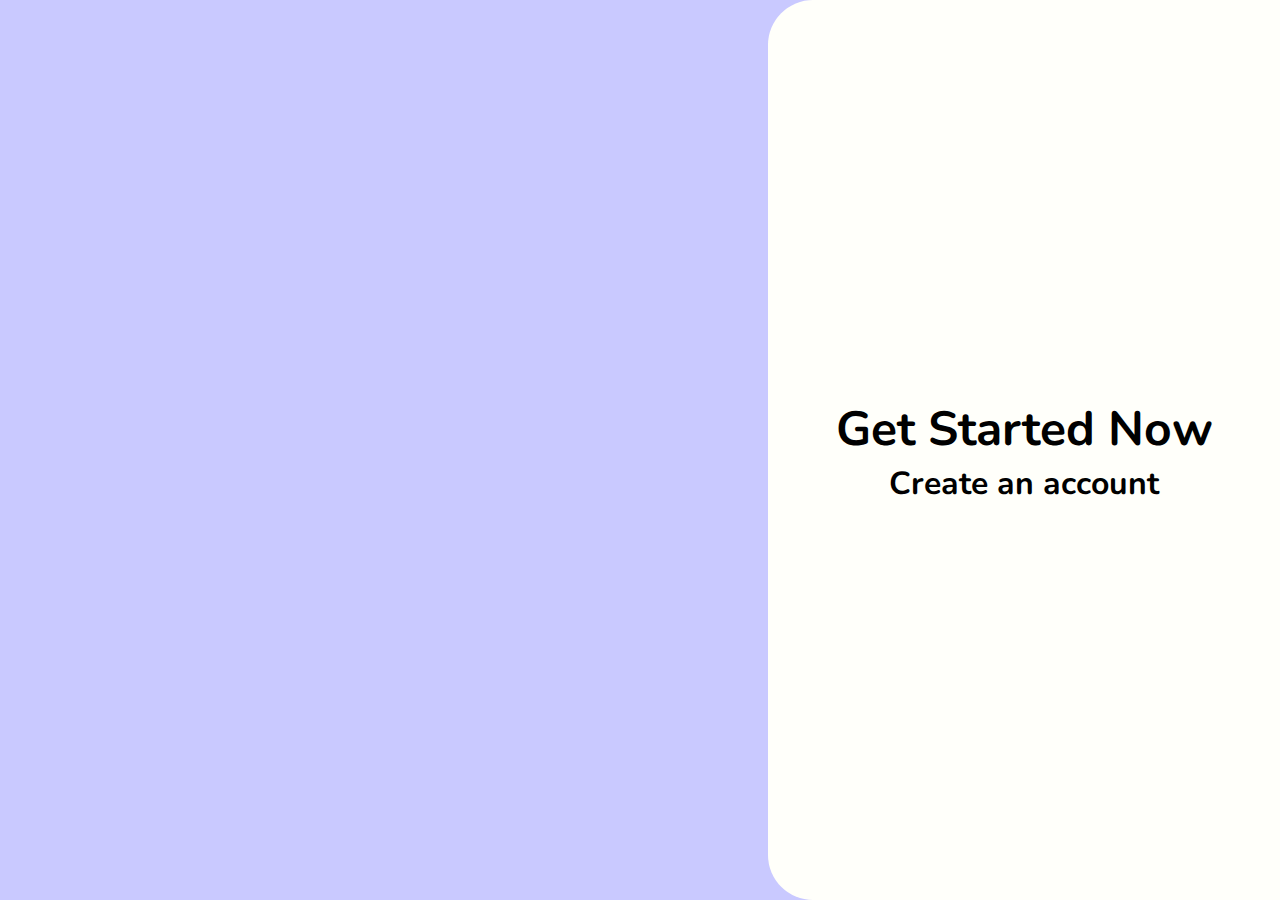
==== login.html @ a7293f41 "added form section" ====
<!DOCTYPE html>
<html lang="en">
<head>
    <meta charset="UTF-8">
    <meta name="viewport" content="width=device-width, initial-scale=1.0">
    <title>NFTMart</title>
    <link rel="stylesheet" href="login-page-style.css">
    <link rel="icon" href="Assets/relicon.png" type="image/x-icon">
</head>
<body>
    <main>
        <section class="login-container">
            <div class="container-image"></div>
            <div class="container-login">
                <h1>Get Started Now</h1>
                <h3>Create an account</h3>

                <div class="form-section">
                    
                </div>
            </div>
        </section>
    </main>
</body>
</html>
---- login-page-style.css ----
@import url('https://fonts.googleapis.com/css2?family=Nunito:ital,wght@0,200..1000;1,200..1000&family=Wix+Madefor+Text:ital,wght@0,400..800;1,400..800&display=swap');
@import url('https://fonts.googleapis.com/css2?family=Lato:ital,wght@0,100;0,300;0,400;0,700;0,900;1,100;1,300;1,400;1,700;1,900&display=swap');

*{
    margin: 0;
    padding: 0;
    box-sizing: border-box;
}

main{
    width: 100%;
    height: 100vh;
}

.login-container{
    width: 100%;
    height: 100%;
    display: flex;
    flex-flow: row nowrap;
    background-color: rgb(201, 201, 255);
}

.container-image{
    width: 60%;
}

.container-login{
    width: 40%;
    /* background-color: cornflowerblue; */
    background-color: #fffffa;
    border-radius: 45px 0 0 45px;
    display: flex;
    flex-flow: column nowrap;
    justify-content: center;
    align-items: center;
}

.container-login h1, h3{
    font-family: "Nunito";
}

.container-login h1{
    font-size: 3rem;
}

.container-login h3{
    font-size: 2rem;
}
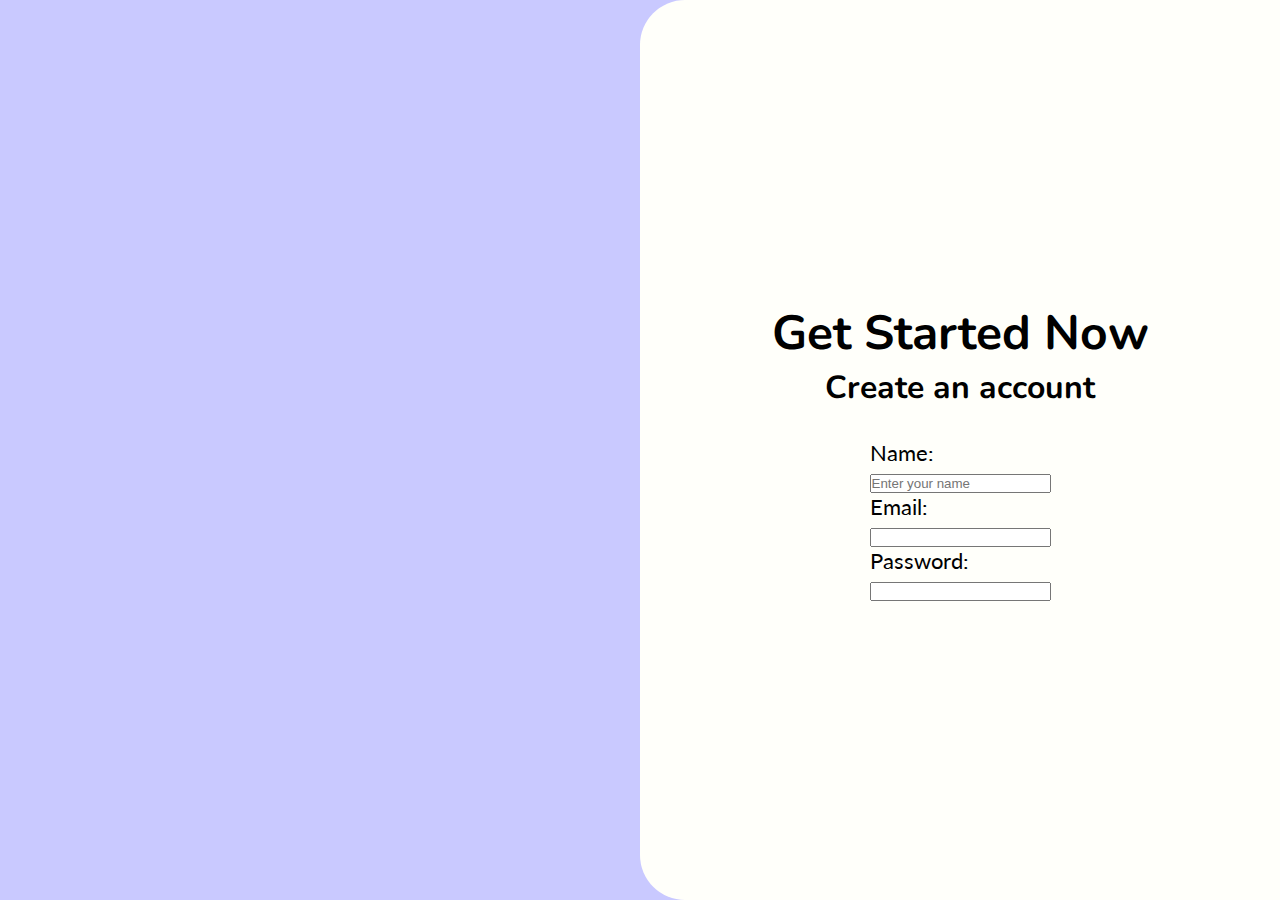
==== commit a53e9809: "changed layout" ====
--- a/login.html
+++ b/login.html
@@ -16,7 +16,16 @@
                 <h3>Create an account</h3>
 
                 <div class="form-section">
-                    
+                    <form action="">
+                        <label for="name">Name:<br></label>
+                        <input type="text" placeholder="Enter your name"><br>
+
+                        <label for="email">Email:<br></label>
+                        <input type="email"><br>
+
+                        <label for="password">Password:<br></label>
+                        <input type="password"><br>
+                    </form>
                 </div>
             </div>
         </section>
--- a/login-page-style.css
+++ b/login-page-style.css
@@ -21,11 +21,11 @@
 }
 
 .container-image{
-    width: 60%;
+    width: 50%;
 }
 
 .container-login{
-    width: 40%;
+    width: 50%;
     /* background-color: cornflowerblue; */
     background-color: #fffffa;
     border-radius: 45px 0 0 45px;
@@ -45,4 +45,14 @@
 
 .container-login h3{
     font-size: 2rem;
-}+}
+
+.form-section{
+    margin-top: 30px;
+    display: flex;
+    flex-flow: column nowrap;
+    justify-content: baseline;
+    font-family: "Lato";
+    font-size: 22px;
+}
+
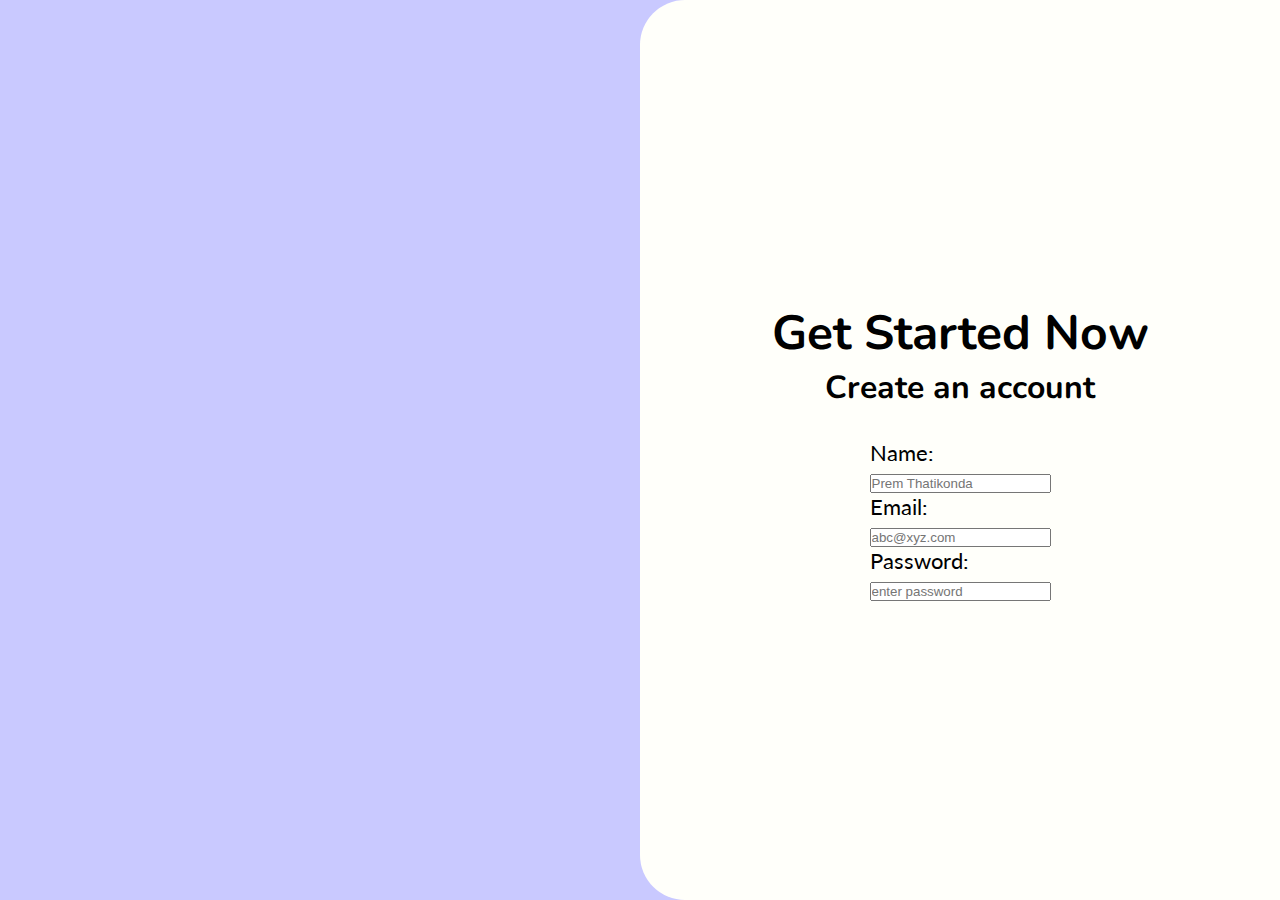
==== commit aa66827d: "Added form elements" ====
--- a/login.html
+++ b/login.html
@@ -18,13 +18,13 @@
                 <div class="form-section">
                     <form action="">
                         <label for="name">Name:<br></label>
-                        <input type="text" placeholder="Enter your name"><br>
+                        <input type="text" placeholder="Prem Thatikonda"><br>
 
                         <label for="email">Email:<br></label>
-                        <input type="email"><br>
+                        <input type="email" placeholder="abc@xyz.com"><br>
 
                         <label for="password">Password:<br></label>
-                        <input type="password"><br>
+                        <input type="password" placeholder="enter password"><br>
                     </form>
                 </div>
             </div>
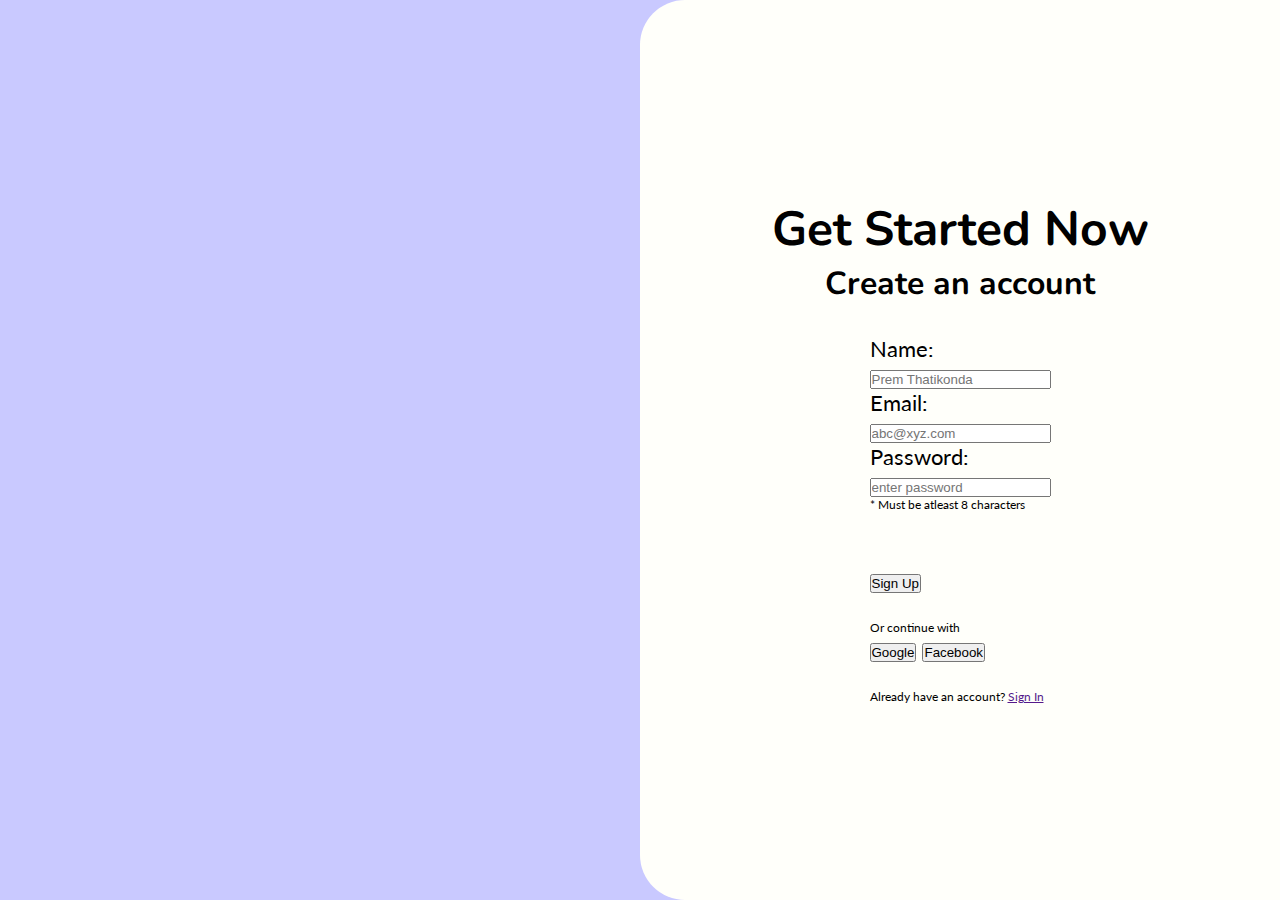
==== commit 9104a314: "added all form elements" ====
--- a/login.html
+++ b/login.html
@@ -25,6 +25,18 @@
 
                         <label for="password">Password:<br></label>
                         <input type="password" placeholder="enter password"><br>
+                        <p>* Must be atleast 8 characters</p>
+
+                        <br><br>
+                        <button type="submit">Sign Up</button><br><br>
+
+                        <p>Or continue with</p>
+
+                        <button>Google</button>
+                        <button>Facebook</button>
+
+                        <br><br>
+                        <p>Already have an account? <span><a href="">Sign In</a></span></p>
                     </form>
                 </div>
             </div>
--- a/login-page-style.css
+++ b/login-page-style.css
@@ -56,3 +56,6 @@
     font-size: 22px;
 }
 
+.form-section p{
+    font-size: 12px;
+}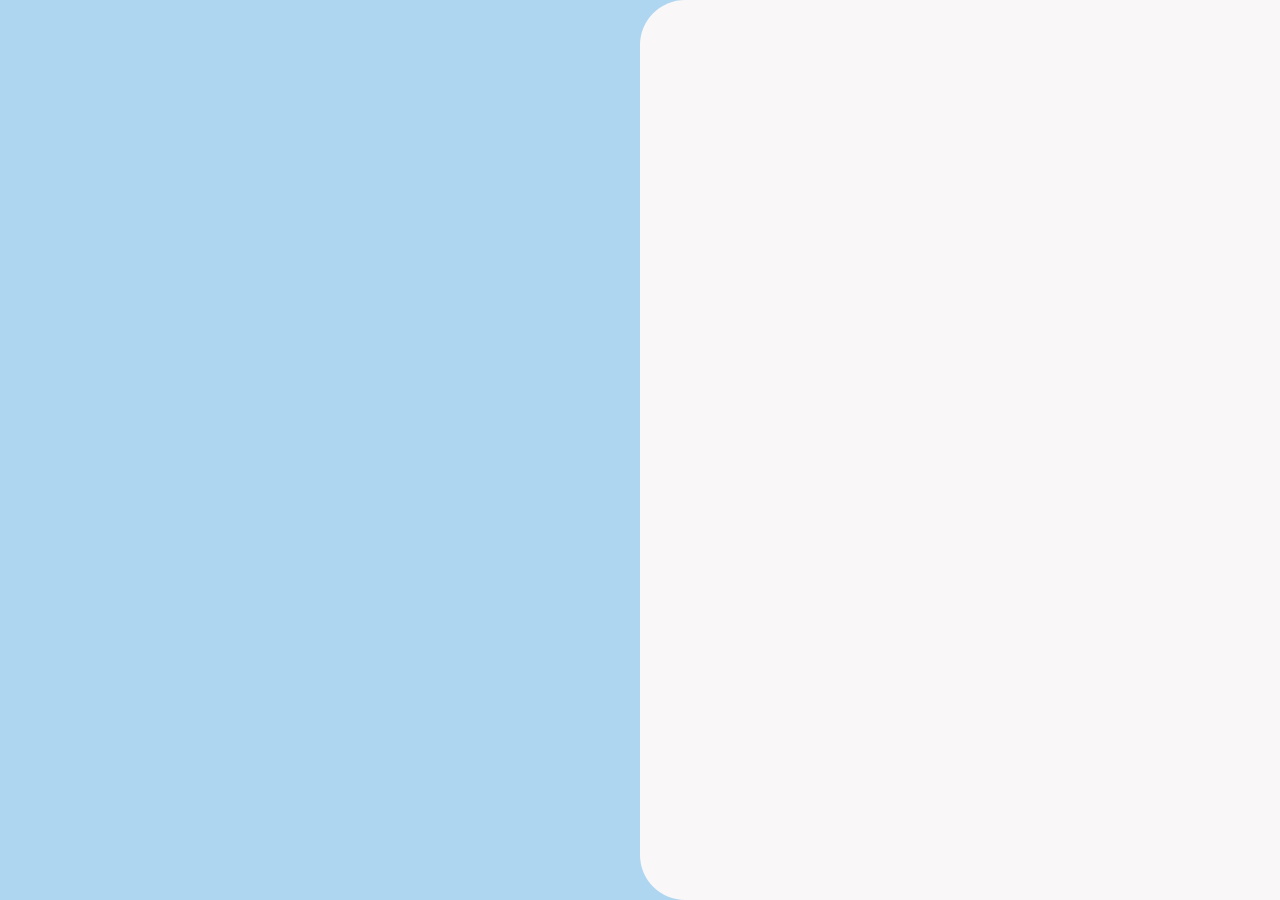
==== commit ee34db0e: "reset the login section" ====
--- a/login.html
+++ b/login.html
@@ -12,32 +12,10 @@
         <section class="login-container">
             <div class="container-image"></div>
             <div class="container-login">
-                <h1>Get Started Now</h1>
-                <h3>Create an account</h3>
+                
 
                 <div class="form-section">
-                    <form action="">
-                        <label for="name">Name:<br></label>
-                        <input type="text" placeholder="Prem Thatikonda"><br>
-
-                        <label for="email">Email:<br></label>
-                        <input type="email" placeholder="abc@xyz.com"><br>
-
-                        <label for="password">Password:<br></label>
-                        <input type="password" placeholder="enter password"><br>
-                        <p>* Must be atleast 8 characters</p>
-
-                        <br><br>
-                        <button type="submit">Sign Up</button><br><br>
-
-                        <p>Or continue with</p>
-
-                        <button>Google</button>
-                        <button>Facebook</button>
-
-                        <br><br>
-                        <p>Already have an account? <span><a href="">Sign In</a></span></p>
-                    </form>
+                    
                 </div>
             </div>
         </section>
--- a/login-page-style.css
+++ b/login-page-style.css
@@ -18,6 +18,7 @@
     display: flex;
     flex-flow: row nowrap;
     background-color: rgb(201, 201, 255);
+    background-color: #AED6F1;
 }
 
 .container-image{
@@ -27,7 +28,8 @@
 .container-login{
     width: 50%;
     /* background-color: cornflowerblue; */
-    background-color: #fffffa;
+    /* background-color: #fffffa; */
+    background-color: #F9F7F7;
     border-radius: 45px 0 0 45px;
     display: flex;
     flex-flow: column nowrap;
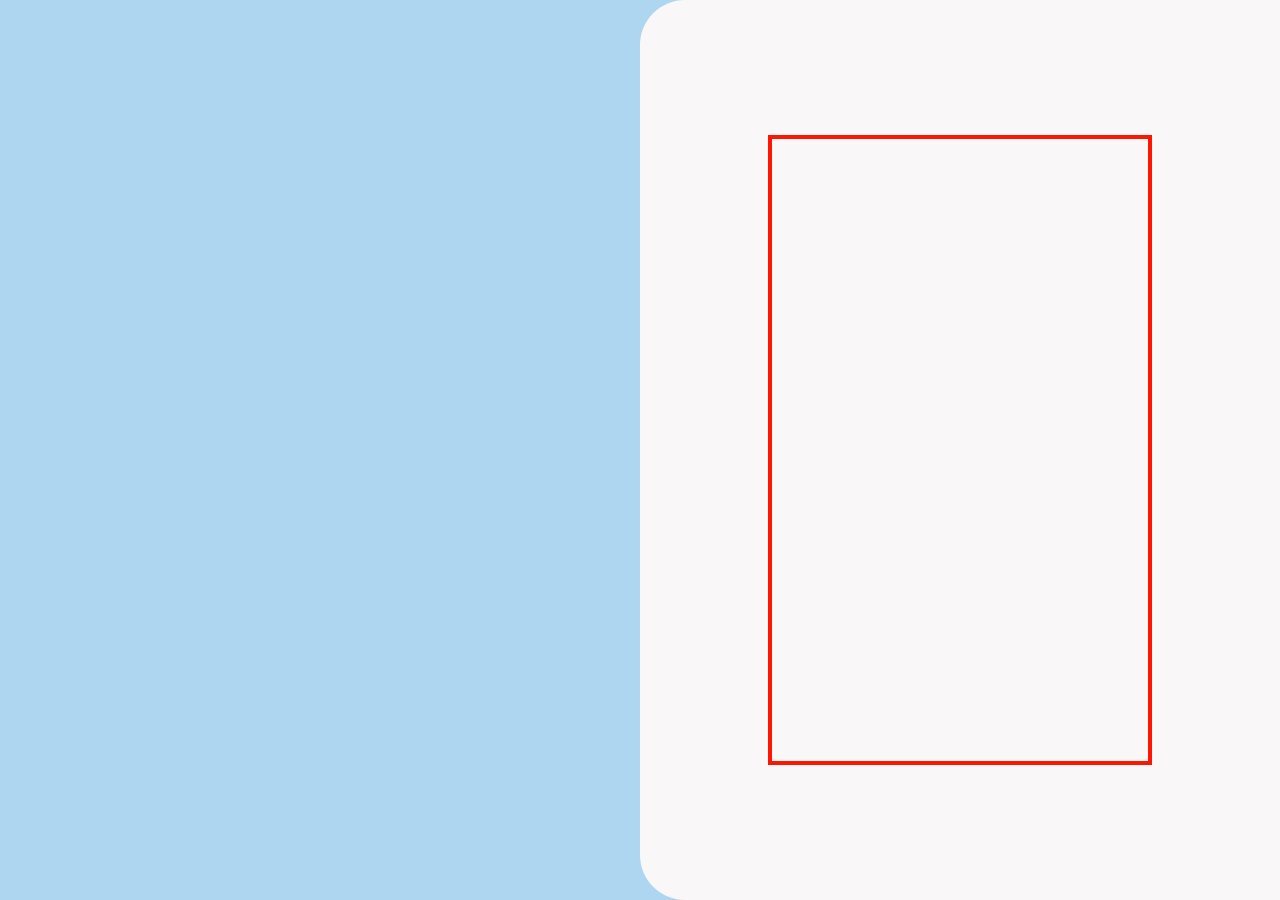
==== commit 240e92e8: "Added layout and base style" ====
--- a/login.html
+++ b/login.html
@@ -12,10 +12,10 @@
         <section class="login-container">
             <div class="container-image"></div>
             <div class="container-login">
-                
-
-                <div class="form-section">
-                    
+                <div class="container-login-main">
+                    <div class="login-headings"></div>
+                    <div class="login-form"></div>
+                    <div class="login-options"></div>
                 </div>
             </div>
         </section>
--- a/login-page-style.css
+++ b/login-page-style.css
@@ -32,32 +32,13 @@
     background-color: #F9F7F7;
     border-radius: 45px 0 0 45px;
     display: flex;
-    flex-flow: column nowrap;
+    flex-flow: row nowrap;
     justify-content: center;
     align-items: center;
 }
 
-.container-login h1, h3{
-    font-family: "Nunito";
-}
-
-.container-login h1{
-    font-size: 3rem;
-}
-
-.container-login h3{
-    font-size: 2rem;
-}
-
-.form-section{
-    margin-top: 30px;
-    display: flex;
-    flex-flow: column nowrap;
-    justify-content: baseline;
-    font-family: "Lato";
-    font-size: 22px;
-}
-
-.form-section p{
-    font-size: 12px;
+.container-login-main{
+    border: 4px solid #ff1500;
+    width: 60%;
+    height: 70%;
 }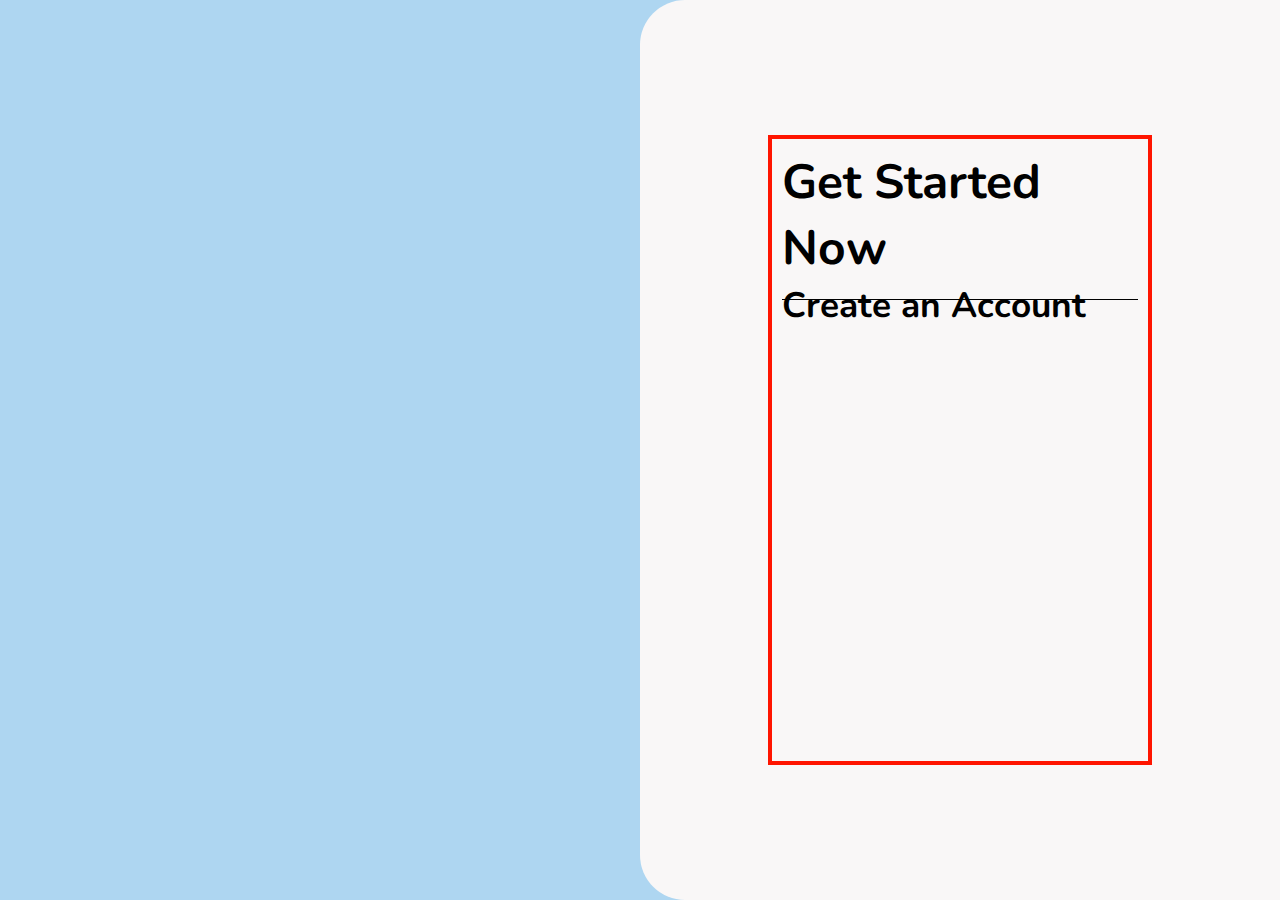
==== commit fc8926d2: "added login headings" ====
--- a/login.html
+++ b/login.html
@@ -13,7 +13,10 @@
             <div class="container-image"></div>
             <div class="container-login">
                 <div class="container-login-main">
-                    <div class="login-headings"></div>
+                    <div class="login-headings">
+                        <h1>Get Started Now</h1>
+                        <h3>Create an Account</h3>
+                    </div>
                     <div class="login-form"></div>
                     <div class="login-options"></div>
                 </div>
--- a/login-page-style.css
+++ b/login-page-style.css
@@ -41,4 +41,20 @@
     border: 4px solid #ff1500;
     width: 60%;
     height: 70%;
+    padding: 10px;
+}
+
+.login-headings{
+    height: 25%;
+    width: 100%;
+    border-bottom: 1px solid black;
+    font-family: "Nunito";
+}
+
+.login-headings h1{
+    font-size: 3rem;
+}
+
+.login-headings h3{
+    font-size: 2.2rem;
 }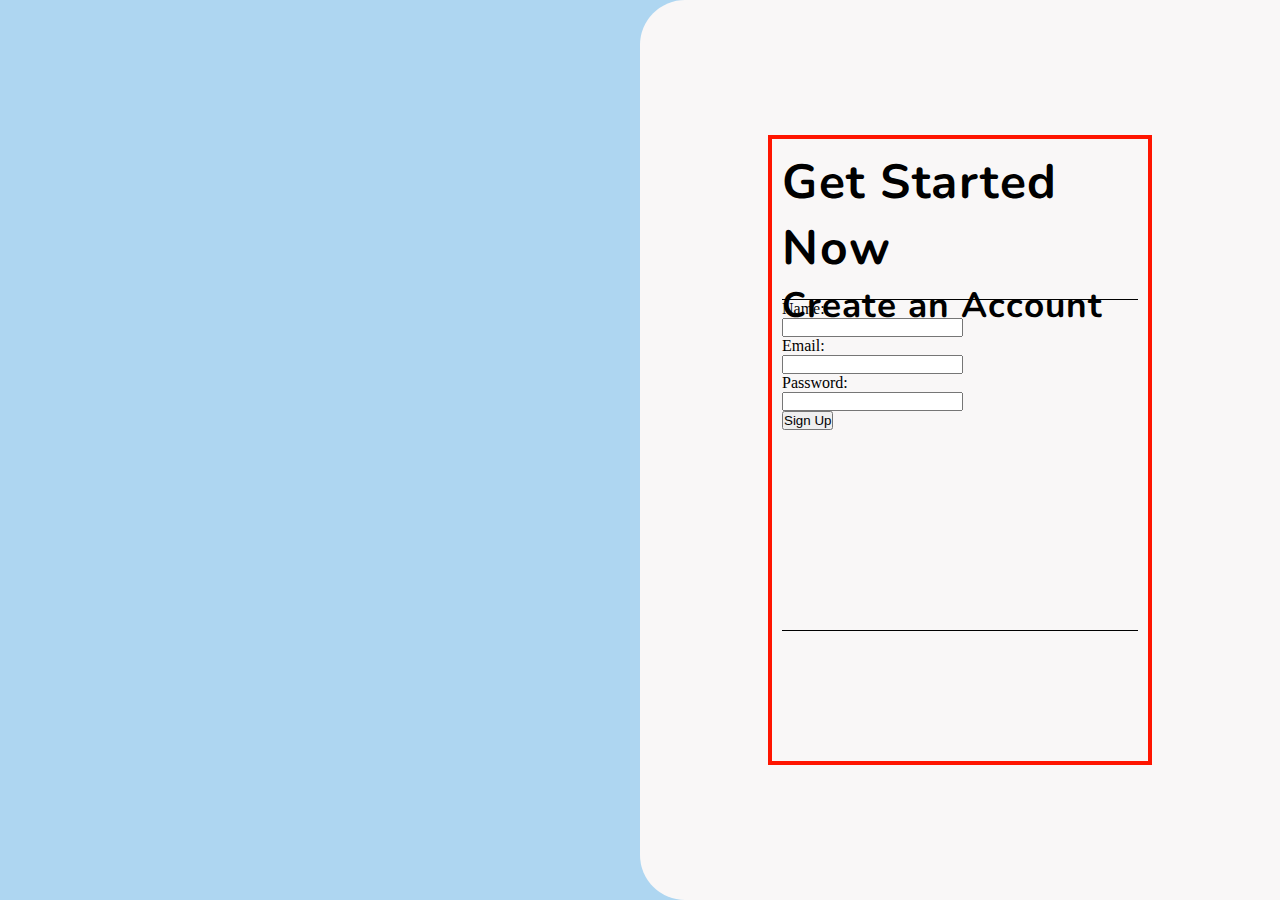
==== commit f4cc418f: "added login form structure" ====
--- a/login.html
+++ b/login.html
@@ -17,7 +17,17 @@
                         <h1>Get Started Now</h1>
                         <h3>Create an Account</h3>
                     </div>
-                    <div class="login-form"></div>
+                    <div class="login-form">
+                        <form action="">
+                            <label for="name">Name:</label><br>
+                            <input type="text"><br>
+                            <label for="email">Email:</label><br>
+                            <input type="email"><br>
+                            <label for="password">Password:</label><br>
+                            <input type="password" name="" id=""><br>
+                            <button type="submit">Sign Up</button>
+                        </form>
+                    </div>
                     <div class="login-options"></div>
                 </div>
             </div>
--- a/login-page-style.css
+++ b/login-page-style.css
@@ -53,8 +53,16 @@
 
 .login-headings h1{
     font-size: 3rem;
+    letter-spacing: 1.5px;
 }
 
 .login-headings h3{
+    letter-spacing: 1px;
     font-size: 2.2rem;
+}
+
+.login-form{
+    border-bottom: 1px solid black;
+    width: 100%;
+    height: 55%;
 }